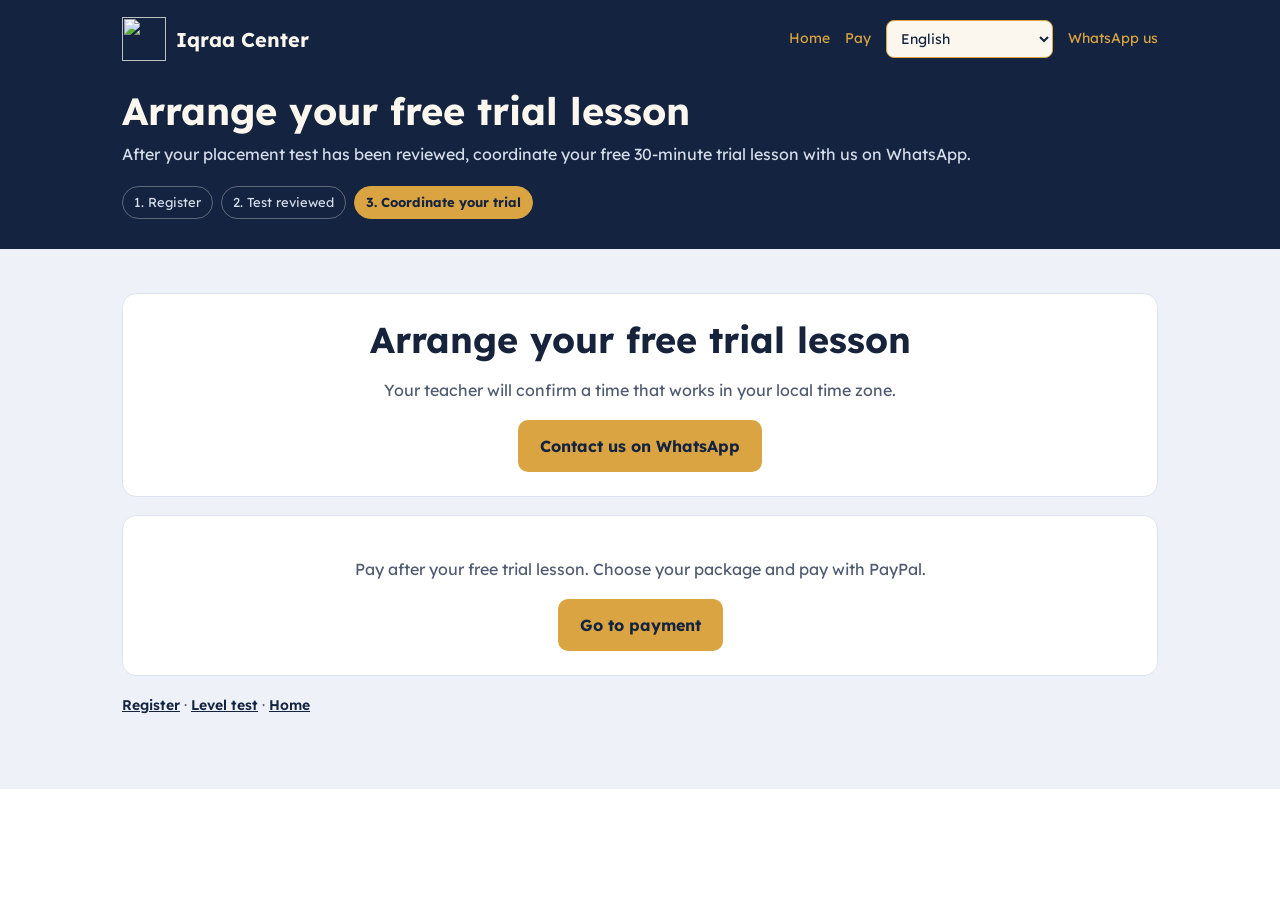
==== book.html @ fe14940f "Add files via upload" ====
<!doctype html>
<html lang="en" dir="ltr"><head><meta charset="utf-8"><meta name="viewport" content="width=device-width,initial-scale=1">
<title>Arrange your free trial lesson | Iqraa Center</title><link href="https://fonts.googleapis.com/css2?family=Amiri:wght@400;700&family=Lexend:wght@400;500;700&display=swap" rel="stylesheet"><link rel="icon" type="image/png" href="assets/favicon.png"><link rel="apple-touch-icon" href="assets/favicon.png"><link rel="stylesheet" href="site.css"></head>
<body><header><div class="wrap"><nav><a class="brand" href="index.html"><img src="assets/logo-icon.png" alt="" width="44" height="44"><span>Iqraa Center</span></a><div class="navlinks"><a class="small" href="index.html" data-i18n="navHome">Home</a><a class="small" href="pay.html" data-i18n="navPay">Pay</a><select class="language" id="language-select" aria-label="Choose language"></select><a class="small" data-config-link="whatsapp" href="https://wa.me/201551856659" data-i18n="navWhatsApp">WhatsApp us</a></div></nav>
<div class="page-head"><h1 data-i18n="bookTitle">Arrange your free trial lesson</h1><p data-i18n="bookText">After your placement test has been reviewed, coordinate your free 30-minute trial lesson with us on WhatsApp.</p><div class="steps-pills"><span data-i18n="bookStep1">1. Register</span><span data-i18n="bookStep2">2. Test reviewed</span><span class="on" data-i18n="bookStep3">3. Coordinate your trial</span></div></div></div></header>
<main class="form-main"><div class="wrap"><div class="panel center">
<h2 data-i18n="bookTitle">Arrange your free trial lesson</h2><p data-i18n="bookNote">Your teacher will confirm a time that works in your local time zone.</p>
<a class="btn gold" data-config-link="whatsapp" href="https://wa.me/201551856659" data-i18n="bookCTA">Contact us on WhatsApp</a>
</div>
<div class="panel center"><p data-i18n="payText">Pay after your free trial lesson. Choose your package and pay with PayPal.</p><a class="btn gold" href="pay.html" data-i18n="payCTA">Go to payment</a></div>
<p class="alt"><a href="register.html" data-i18n="navRegister">Register</a> · <a href="level-test.html" data-i18n="navTest">Level test</a> · <a href="index.html" data-i18n="navHome">Home</a></p>
</div></main><script src="site-config.js"></script><script src="site.js"></script><script src="i18n.js"></script></body></html>
---- site.css ----
/* Shared Iqraa Center styles */
:root{--navy:#14233F;--navy2:#1D3157;--gold:#D9A441;--paper:#FBF7EE;--ink:#17233A;--mute:#4F5B70;--line:#DDE3EE;--tint:#EEF2F8}
*{box-sizing:border-box}
html{scroll-behavior:smooth}
body{margin:0;font-family:Lexend,system-ui,Arial,sans-serif;color:var(--ink);background:#fff;line-height:1.65;font-size:16px}
a{color:inherit}
:focus-visible{outline:3px solid var(--gold);outline-offset:3px}
.wrap{max-width:1080px;margin:0 auto;padding:0 22px}
header{background:var(--navy);color:var(--paper)}
nav{display:flex;align-items:center;justify-content:space-between;gap:16px;padding:17px 0;flex-wrap:wrap}
.brand{display:flex;align-items:center;gap:10px;text-decoration:none;font-weight:700;font-size:20px;color:inherit}
.brand img{width:42px;height:42px;object-fit:contain}
nav .navlinks{display:flex;align-items:center;gap:15px;flex-wrap:wrap}
nav a.small{color:var(--gold);text-decoration:none;font-size:14px}
.language{background:var(--paper);color:var(--navy);border:1px solid var(--gold);padding:8px 10px;border-radius:8px;font:inherit;font-size:14px}
.btn{display:inline-block;padding:13px 22px;border-radius:10px;font-weight:700;text-decoration:none;font-size:16px;border:0;cursor:pointer}
.btn.gold{background:var(--gold);color:var(--navy)}
.btn.line{border:1px solid #FBF7EE80;color:var(--paper)}
.hero{display:grid;grid-template-columns:1.15fr .85fr;gap:32px;align-items:center;padding:42px 0 64px}
h1{font-size:clamp(32px,5vw,54px);line-height:1.14;margin:0 0 18px}
.hero p{font-size:18px;color:#D5DCEA;max-width:39em;margin:0 0 24px}
.cta{display:flex;gap:12px;flex-wrap:wrap}
.note{margin-top:12px;color:#BFC9DA;font-size:14px}
.letter{font-family:Amiri,serif;font-size:clamp(180px,27vw,320px);line-height:.9;color:var(--gold);text-align:center;direction:rtl;margin:0}
.say{text-align:center;color:#D5DCEA;font-size:14px}
section{padding:58px 0}
h2{font-size:clamp(25px,3.5vw,36px);line-height:1.2;margin:0 0 12px}
h3{line-height:1.25}
.lead{color:var(--mute);max-width:48em;margin:0 0 28px}
.steps{list-style:none;padding:0;margin:25px 0 0;display:grid;grid-template-columns:repeat(4,1fr);gap:18px}
.steps li{border-top:3px solid var(--gold);padding:15px 10px 0 0}
.steps b{display:block;margin-bottom:5px}
.steps span{color:var(--mute);font-size:14px}
.goals{background:var(--tint)}
.goal-list{display:grid;grid-template-columns:repeat(3,1fr);gap:24px}
.goal-list>div{background:#fff;border:1px solid var(--line);border-radius:14px;padding:22px}
.goal-list h3{margin:0 0 8px;font-size:19px}
.goal-list p{margin:0;color:var(--mute)}
.ar{font-family:Amiri,serif;font-size:31px;color:var(--navy);direction:rtl}
.price-grid{display:grid;grid-template-columns:1fr 1fr;gap:24px}
table{width:100%;border-collapse:collapse;font-size:15px}
caption{text-align:start;font-weight:700;font-size:18px;padding:0 0 10px}
th,td{padding:11px 9px;border-bottom:1px solid var(--line);text-align:start}
td:last-child,th:last-child{text-align:end;font-weight:700}
.fine{color:var(--mute);font-size:14px;margin-top:18px}
.teacher{background:var(--navy);color:var(--paper)}
.teacher p,.teacher ul{color:#D5DCEA;max-width:48em}
.faq details{border-bottom:1px solid var(--line);padding:15px 0}
.faq summary{cursor:pointer;font-weight:600;font-size:17px}
.faq details p{margin:8px 0 0;color:var(--mute)}
.final{background:var(--gold);color:var(--navy);text-align:center}
.final p{max-width:40em;margin:0 auto 22px}
.final .btn{background:var(--navy);color:var(--paper)}
footer{background:var(--navy);color:#D5DCEA;padding:27px 0;font-size:14px}
footer a{color:var(--gold)}
.footer-grid{display:flex;justify-content:space-between;gap:18px;flex-wrap:wrap}
.socials{margin-top:8px}
.socials a{margin-inline-end:10px}
.vrow{display:grid;grid-template-columns:repeat(3,1fr);gap:18px;margin-top:18px}
.video-card{border:1px solid var(--line);border-radius:12px;overflow:hidden;background:#fff}
.video-card>a{display:block;position:relative}
.video-card img{width:100%;display:block;aspect-ratio:16/9;object-fit:cover}
.video-card .play{position:absolute;inset:0;display:grid;place-items:center;color:white;font-size:36px;text-shadow:0 1px 8px #000}
.video-card h3{font-size:15px;padding:0 14px 10px}
.video-empty{padding:22px;background:var(--tint);border-radius:12px;color:var(--mute);font-size:14px}
.form-main{background:var(--tint);min-height:60vh;padding:26px 0 50px}
.page-head{padding:12px 0 30px}
.page-head h1{font-size:clamp(27px,4.5vw,38px);margin-bottom:8px}
.page-head p{color:#D5DCEA;margin:0}
.steps-pills{display:flex;gap:8px;flex-wrap:wrap;margin-top:18px;font-size:13px}
.steps-pills span{padding:5px 11px;border:1px solid #FBF7EE55;border-radius:99px;color:#D5DCEA}
.steps-pills .on{background:var(--gold);color:var(--navy);border-color:var(--gold);font-weight:700}
iframe.form-frame{width:100%;height:1500px;border:0;background:#fff;border-radius:12px;box-shadow:0 6px 25px #14233F12}
.alt{font-size:14px;color:var(--mute);margin:14px 0}
.alt a{font-weight:600;color:var(--navy)}
.panel{background:#fff;border:1px solid var(--line);border-radius:14px;padding:24px;margin:18px 0}
.panel p{color:var(--mute)}
.center{text-align:center}
@media(max-width:820px){.hero{grid-template-columns:1fr;padding:34px 0 45px}.letter{font-size:180px}.steps{grid-template-columns:1fr 1fr}.goal-list,.price-grid{grid-template-columns:1fr}.vrow{grid-template-columns:1fr 1fr}}
@media(max-width:520px){body{font-size:15px}.wrap{padding:0 16px}nav .navlinks{width:100%;gap:10px}.steps{grid-template-columns:1fr}.vrow{grid-template-columns:1fr}.btn{width:100%;text-align:center}.letter{font-size:150px}.brand{font-size:18px}}
@media(prefers-reduced-motion:reduce){html{scroll-behavior:auto}}
[dir=rtl] body{text-align:right}
[dir=rtl] .steps li{padding:15px 0 0 10px}
[dir=rtl] ul{padding-right:22px;padding-left:0}

.brand img{width:44px;height:44px}
.logo-card{background:#fff;border-radius:22px;padding:18px;max-width:360px;margin:0 auto;box-shadow:0 10px 40px #0004}
.logo-card img{width:100%;height:auto;display:block}
.vrow.shorts{grid-template-columns:repeat(4,1fr)}
.video-card.short img{aspect-ratio:9/14}
.pay-grid{display:grid;grid-template-columns:repeat(4,1fr);gap:14px;margin:14px 0 30px}
.pay-card{background:#fff;border:1px solid var(--line);border-radius:14px;padding:18px;text-align:center}
.pay-card b{display:block}.pay-card .price{display:block;font-size:30px;font-weight:700;color:var(--navy);margin:4px 0 12px}
.pay-card .btn{width:100%;text-align:center;font-size:14px;padding:11px 8px}
.pay-grid.two{grid-template-columns:repeat(2,minmax(0,300px))}
@media(max-width:820px){.vrow.shorts,.pay-grid{grid-template-columns:1fr 1fr}.pay-grid.two{grid-template-columns:1fr 1fr}}
@media(max-width:520px){.pay-grid,.pay-grid.two,.vrow.shorts{grid-template-columns:1fr}}

.pl-card{display:block;text-decoration:none;color:inherit;background:var(--tint);border:1px solid var(--line);border-radius:12px;padding:18px}
.pl-card b{display:block;margin:6px 0}.pl-card small{color:var(--mute)}
.pl-n{display:inline-grid;place-items:center;min-width:34px;height:34px;border-radius:50%;background:var(--navy);color:var(--gold);font-weight:700}
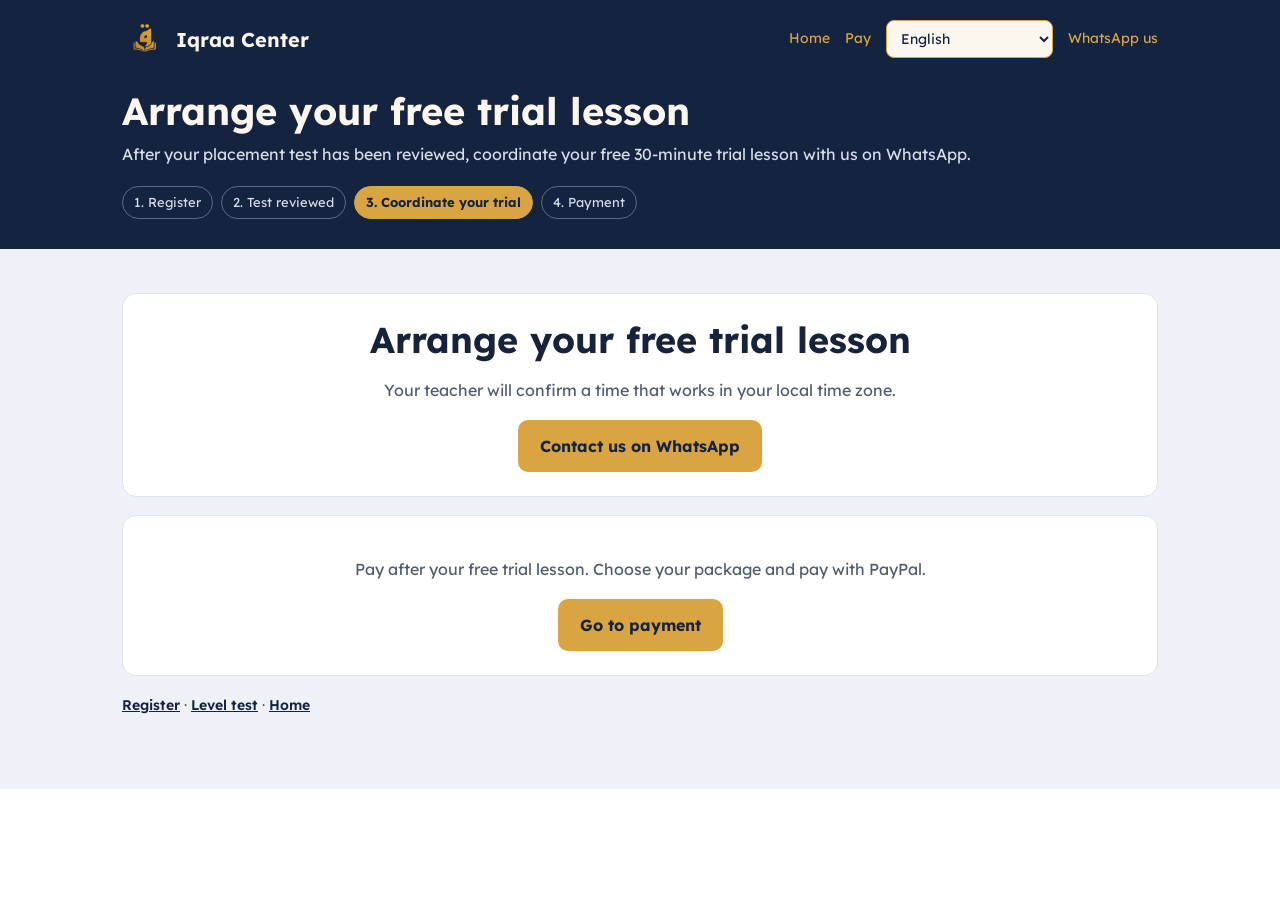
==== commit 2c75ffd4: "Add files via upload" ====
--- a/book.html
+++ b/book.html
@@ -2,7 +2,7 @@
 <html lang="en" dir="ltr"><head><meta charset="utf-8"><meta name="viewport" content="width=device-width,initial-scale=1">
 <title>Arrange your free trial lesson | Iqraa Center</title><link href="https://fonts.googleapis.com/css2?family=Amiri:wght@400;700&family=Lexend:wght@400;500;700&display=swap" rel="stylesheet"><link rel="icon" type="image/png" href="assets/favicon.png"><link rel="apple-touch-icon" href="assets/favicon.png"><link rel="stylesheet" href="site.css"></head>
 <body><header><div class="wrap"><nav><a class="brand" href="index.html"><img src="assets/logo-icon.png" alt="" width="44" height="44"><span>Iqraa Center</span></a><div class="navlinks"><a class="small" href="index.html" data-i18n="navHome">Home</a><a class="small" href="pay.html" data-i18n="navPay">Pay</a><select class="language" id="language-select" aria-label="Choose language"></select><a class="small" data-config-link="whatsapp" href="https://wa.me/201551856659" data-i18n="navWhatsApp">WhatsApp us</a></div></nav>
-<div class="page-head"><h1 data-i18n="bookTitle">Arrange your free trial lesson</h1><p data-i18n="bookText">After your placement test has been reviewed, coordinate your free 30-minute trial lesson with us on WhatsApp.</p><div class="steps-pills"><span data-i18n="bookStep1">1. Register</span><span data-i18n="bookStep2">2. Test reviewed</span><span class="on" data-i18n="bookStep3">3. Coordinate your trial</span></div></div></div></header>
+<div class="page-head"><h1 data-i18n="bookTitle">Arrange your free trial lesson</h1><p data-i18n="bookText">After your placement test has been reviewed, coordinate your free 30-minute trial lesson with us on WhatsApp.</p><div class="steps-pills"><a href="register.html" data-i18n="bookStep1">1. Register</a><a href="level-test.html" data-i18n="bookStep2">2. Test reviewed</a><a href="book.html" class="on" aria-current="step" data-i18n="bookStep3">3. Coordinate your trial</a><a href="pay.html" data-i18n="stepPay">4. Payment</a></div></div></div></header>
 <main class="form-main"><div class="wrap"><div class="panel center">
 <h2 data-i18n="bookTitle">Arrange your free trial lesson</h2><p data-i18n="bookNote">Your teacher will confirm a time that works in your local time zone.</p>
 <a class="btn gold" data-config-link="whatsapp" href="https://wa.me/201551856659" data-i18n="bookCTA">Contact us on WhatsApp</a>
--- a/site.css
+++ b/site.css
@@ -99,3 +99,10 @@
 .pl-card{display:block;text-decoration:none;color:inherit;background:var(--tint);border:1px solid var(--line);border-radius:12px;padding:18px}
 .pl-card b{display:block;margin:6px 0}.pl-card small{color:var(--mute)}
 .pl-n{display:inline-grid;place-items:center;min-width:34px;height:34px;border-radius:50%;background:var(--navy);color:var(--gold);font-weight:700}
+
+.steps-pills a{padding:5px 11px;border:1px solid #FBF7EE55;border-radius:99px;color:#D5DCEA;text-decoration:none}
+.steps-pills a:hover{border-color:var(--gold);color:#fff}
+.steps-pills a.on{background:var(--gold);color:var(--navy);border-color:var(--gold);font-weight:700}
+.auto-banner{position:fixed;left:12px;right:12px;bottom:12px;z-index:50;background:var(--navy);color:var(--paper);border:2px solid var(--gold);border-radius:14px;padding:14px 18px;display:flex;align-items:center;gap:14px;flex-wrap:wrap;justify-content:center;box-shadow:0 8px 30px #0006}
+.auto-banner[hidden]{display:none}
+.auto-banner .btn{padding:9px 16px;font-size:14px;width:auto}
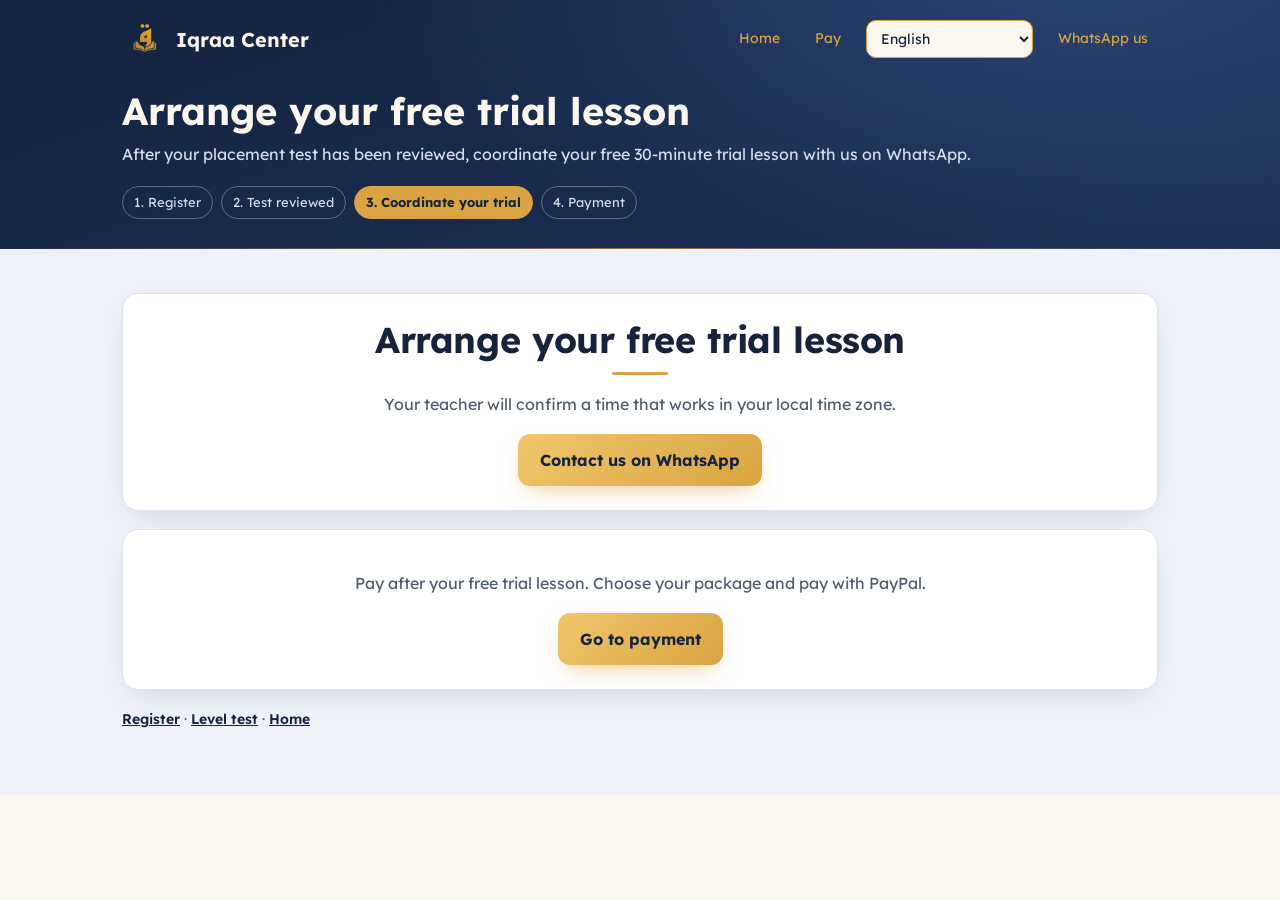
==== commit 8c1ac708: "Add files via upload" ====
--- a/book.html
+++ b/book.html
@@ -1,6 +1,6 @@
 <!doctype html>
 <html lang="en" dir="ltr"><head><meta charset="utf-8"><meta name="viewport" content="width=device-width,initial-scale=1">
-<title>Arrange your free trial lesson | Iqraa Center</title><link href="https://fonts.googleapis.com/css2?family=Amiri:wght@400;700&family=Lexend:wght@400;500;700&display=swap" rel="stylesheet"><link rel="icon" type="image/png" href="assets/favicon.png"><link rel="apple-touch-icon" href="assets/favicon.png"><link rel="stylesheet" href="site.css"></head>
+<title>Arrange your free trial lesson | Iqraa Center</title><link href="https://fonts.googleapis.com/css2?family=Amiri:wght@400;700&family=Tajawal:wght@400;500;700&family=Lexend:wght@400;500;700&display=swap" rel="stylesheet"><link rel="icon" type="image/png" href="assets/favicon.png"><link rel="apple-touch-icon" href="assets/favicon.png"><link rel="stylesheet" href="site.css"></head>
 <body><header><div class="wrap"><nav><a class="brand" href="index.html"><img src="assets/logo-icon.png" alt="" width="44" height="44"><span>Iqraa Center</span></a><div class="navlinks"><a class="small" href="index.html" data-i18n="navHome">Home</a><a class="small" href="pay.html" data-i18n="navPay">Pay</a><select class="language" id="language-select" aria-label="Choose language"></select><a class="small" data-config-link="whatsapp" href="https://wa.me/201551856659" data-i18n="navWhatsApp">WhatsApp us</a></div></nav>
 <div class="page-head"><h1 data-i18n="bookTitle">Arrange your free trial lesson</h1><p data-i18n="bookText">After your placement test has been reviewed, coordinate your free 30-minute trial lesson with us on WhatsApp.</p><div class="steps-pills"><a href="register.html" data-i18n="bookStep1">1. Register</a><a href="level-test.html" data-i18n="bookStep2">2. Test reviewed</a><a href="book.html" class="on" aria-current="step" data-i18n="bookStep3">3. Coordinate your trial</a><a href="pay.html" data-i18n="stepPay">4. Payment</a></div></div></div></header>
 <main class="form-main"><div class="wrap"><div class="panel center">
--- a/site.css
+++ b/site.css
@@ -106,3 +106,52 @@
 .auto-banner{position:fixed;left:12px;right:12px;bottom:12px;z-index:50;background:var(--navy);color:var(--paper);border:2px solid var(--gold);border-radius:14px;padding:14px 18px;display:flex;align-items:center;gap:14px;flex-wrap:wrap;justify-content:center;box-shadow:0 8px 30px #0006}
 .auto-banner[hidden]{display:none}
 .auto-banner .btn{padding:9px 16px;font-size:14px;width:auto}
+
+/* ===== Visual refresh v2 ===== */
+:root{--gold2:#F0C66B;--shadow:0 10px 30px -12px #14233F33;--shadow-lg:0 24px 60px -20px #14233F55;--r:16px}
+body{background:var(--paper);-webkit-font-smoothing:antialiased}
+[lang=ar] body,[dir=rtl] body{font-family:"Tajawal",Lexend,system-ui,sans-serif}
+header{background:radial-gradient(1200px 500px at 85% -10%,#2A4372 0%,transparent 60%),linear-gradient(160deg,var(--navy) 0%,var(--navy2) 100%);position:relative;overflow:hidden}
+header::after{content:"";position:absolute;inset:auto 0 0 0;height:1px;background:linear-gradient(90deg,transparent,var(--gold),transparent);opacity:.6}
+nav{position:relative;z-index:2}
+nav a.small{padding:6px 10px;border-radius:8px;transition:background .2s,color .2s}
+nav a.small:hover{background:#ffffff14;color:var(--gold2)}
+.btn{border-radius:12px;transition:transform .2s,box-shadow .2s,background .2s}
+.btn:hover{transform:translateY(-2px)}
+.btn.gold{background:linear-gradient(135deg,var(--gold2),var(--gold));box-shadow:0 10px 24px -10px #D9A441AA}
+.btn.gold:hover{box-shadow:0 16px 30px -10px #D9A441CC}
+.btn.line:hover{background:#ffffff12;border-color:var(--gold)}
+.hero h1{letter-spacing:-.02em}
+.letter{text-shadow:0 0 60px #D9A44155;animation:floaty 6s ease-in-out infinite}
+@keyframes floaty{50%{transform:translateY(-10px)}}
+.logo-card{border-radius:28px;box-shadow:var(--shadow-lg);border:1px solid #D9A44166}
+section{padding:80px 0}
+h2{letter-spacing:-.01em;position:relative;padding-bottom:14px}
+h2::after{content:"";position:absolute;bottom:0;inset-inline-start:0;width:56px;height:3px;border-radius:3px;background:var(--gold)}
+.final h2::after,.center h2::after{inset-inline-start:50%;transform:translateX(-50%)}
+[dir=rtl] .final h2::after,[dir=rtl] .center h2::after{transform:translateX(50%)}
+.steps li{background:#fff;border:1px solid var(--line);border-top:3px solid var(--gold);border-radius:var(--r);padding:20px!important;box-shadow:var(--shadow);transition:transform .25s}
+.steps li:hover{transform:translateY(-4px)}
+.goals{background:linear-gradient(180deg,var(--tint),var(--paper))}
+.goal-list>div,.panel,.pay-card,.video-card,.pl-card{border-radius:var(--r);box-shadow:var(--shadow);transition:transform .25s,box-shadow .25s}
+.goal-list>div:hover,.pay-card:hover,.video-card:hover,.pl-card:hover{transform:translateY(-4px);box-shadow:var(--shadow-lg)}
+.price-grid table{background:#fff;border-radius:var(--r);overflow:hidden;box-shadow:var(--shadow)}
+.price-grid caption{padding:0 4px 12px}
+th{background:var(--navy);color:var(--paper);font-weight:600}
+tbody tr:nth-child(even) td{background:#FAFBFD}
+td:last-child{color:var(--navy)}
+.teacher{background:linear-gradient(160deg,var(--navy),var(--navy2))}
+.faq details{background:#fff;border:1px solid var(--line);border-radius:12px;padding:16px 20px;margin-bottom:10px}
+.faq details[open]{border-color:var(--gold);box-shadow:var(--shadow)}
+.faq summary{list-style:none;display:flex;justify-content:space-between;gap:12px}
+.faq summary::-webkit-details-marker{display:none}
+.faq summary::after{content:"+";color:var(--gold);font-size:22px;line-height:1;transition:transform .2s}
+.faq details[open] summary::after{transform:rotate(45deg)}
+.final{background:linear-gradient(135deg,var(--gold2),var(--gold))}
+.video-card .play{background:linear-gradient(transparent,#0006)}
+.pay-card .price{color:var(--gold);font-size:34px}
+iframe.form-frame{border-radius:var(--r);box-shadow:var(--shadow-lg)}
+footer{background:#0F1B31;padding:36px 0}
+.language{border-radius:10px;cursor:pointer}
+@media(max-width:820px){section{padding:56px 0}}
+@media(prefers-reduced-motion:reduce){*{animation:none!important;transition:none!important}}
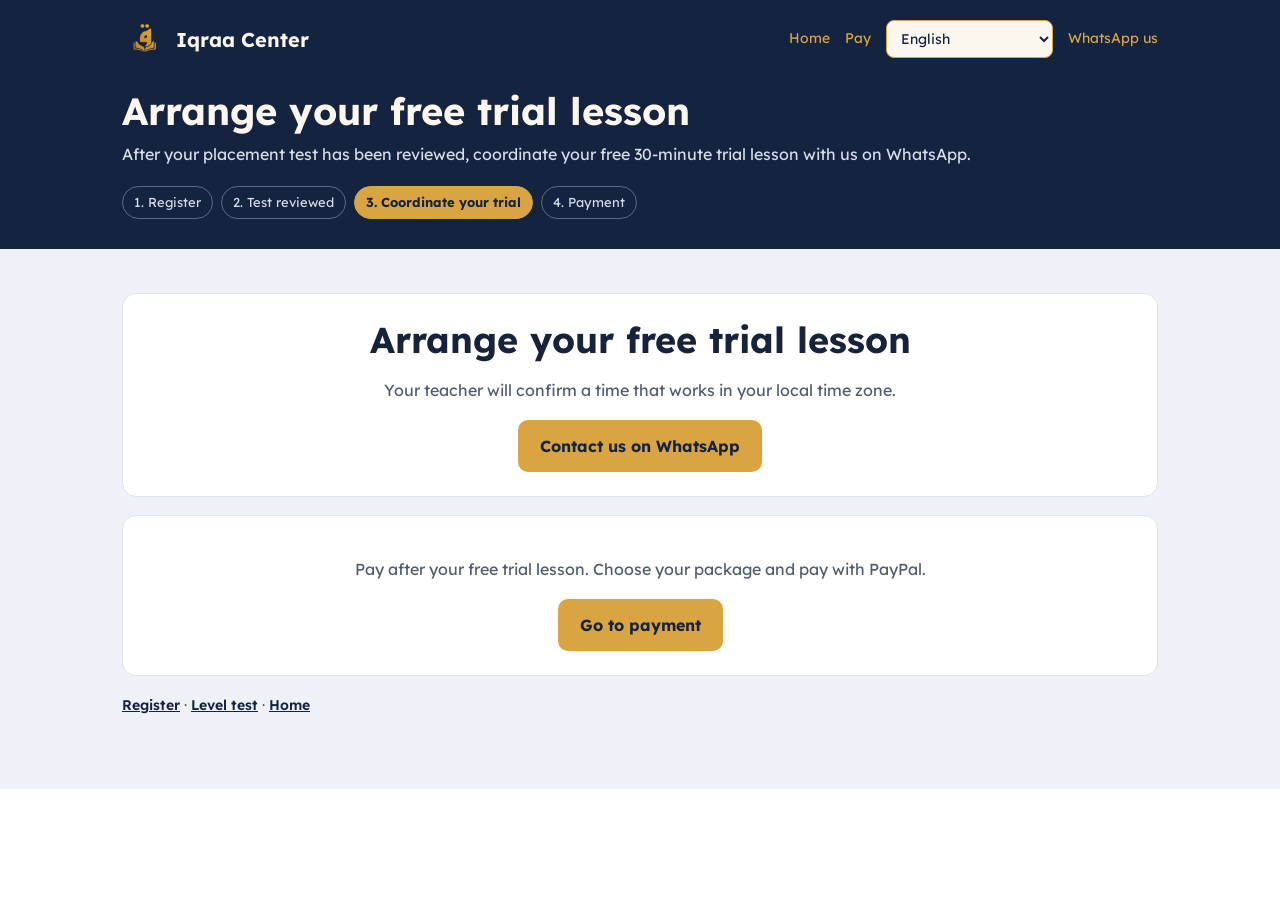
==== commit bc24c3fe: "Add files via upload" ====
--- a/book.html
+++ b/book.html
@@ -1,6 +1,6 @@
 <!doctype html>
 <html lang="en" dir="ltr"><head><meta charset="utf-8"><meta name="viewport" content="width=device-width,initial-scale=1">
-<title>Arrange your free trial lesson | Iqraa Center</title><link href="https://fonts.googleapis.com/css2?family=Amiri:wght@400;700&family=Tajawal:wght@400;500;700&family=Lexend:wght@400;500;700&display=swap" rel="stylesheet"><link rel="icon" type="image/png" href="assets/favicon.png"><link rel="apple-touch-icon" href="assets/favicon.png"><link rel="stylesheet" href="site.css"></head>
+<title>Arrange your free trial lesson | Iqraa Center</title><link href="https://fonts.googleapis.com/css2?family=Amiri:wght@400;700&family=Lexend:wght@400;500;700&display=swap" rel="stylesheet"><link rel="icon" type="image/png" href="assets/favicon.png"><link rel="apple-touch-icon" href="assets/favicon.png"><link rel="stylesheet" href="site.css"></head>
 <body><header><div class="wrap"><nav><a class="brand" href="index.html"><img src="assets/logo-icon.png" alt="" width="44" height="44"><span>Iqraa Center</span></a><div class="navlinks"><a class="small" href="index.html" data-i18n="navHome">Home</a><a class="small" href="pay.html" data-i18n="navPay">Pay</a><select class="language" id="language-select" aria-label="Choose language"></select><a class="small" data-config-link="whatsapp" href="https://wa.me/201551856659" data-i18n="navWhatsApp">WhatsApp us</a></div></nav>
 <div class="page-head"><h1 data-i18n="bookTitle">Arrange your free trial lesson</h1><p data-i18n="bookText">After your placement test has been reviewed, coordinate your free 30-minute trial lesson with us on WhatsApp.</p><div class="steps-pills"><a href="register.html" data-i18n="bookStep1">1. Register</a><a href="level-test.html" data-i18n="bookStep2">2. Test reviewed</a><a href="book.html" class="on" aria-current="step" data-i18n="bookStep3">3. Coordinate your trial</a><a href="pay.html" data-i18n="stepPay">4. Payment</a></div></div></div></header>
 <main class="form-main"><div class="wrap"><div class="panel center">
--- a/site.css
+++ b/site.css
@@ -107,51 +107,7 @@
 .auto-banner[hidden]{display:none}
 .auto-banner .btn{padding:9px 16px;font-size:14px;width:auto}
 
-/* ===== Visual refresh v2 ===== */
-:root{--gold2:#F0C66B;--shadow:0 10px 30px -12px #14233F33;--shadow-lg:0 24px 60px -20px #14233F55;--r:16px}
-body{background:var(--paper);-webkit-font-smoothing:antialiased}
-[lang=ar] body,[dir=rtl] body{font-family:"Tajawal",Lexend,system-ui,sans-serif}
-header{background:radial-gradient(1200px 500px at 85% -10%,#2A4372 0%,transparent 60%),linear-gradient(160deg,var(--navy) 0%,var(--navy2) 100%);position:relative;overflow:hidden}
-header::after{content:"";position:absolute;inset:auto 0 0 0;height:1px;background:linear-gradient(90deg,transparent,var(--gold),transparent);opacity:.6}
-nav{position:relative;z-index:2}
-nav a.small{padding:6px 10px;border-radius:8px;transition:background .2s,color .2s}
-nav a.small:hover{background:#ffffff14;color:var(--gold2)}
-.btn{border-radius:12px;transition:transform .2s,box-shadow .2s,background .2s}
-.btn:hover{transform:translateY(-2px)}
-.btn.gold{background:linear-gradient(135deg,var(--gold2),var(--gold));box-shadow:0 10px 24px -10px #D9A441AA}
-.btn.gold:hover{box-shadow:0 16px 30px -10px #D9A441CC}
-.btn.line:hover{background:#ffffff12;border-color:var(--gold)}
-.hero h1{letter-spacing:-.02em}
-.letter{text-shadow:0 0 60px #D9A44155;animation:floaty 6s ease-in-out infinite}
-@keyframes floaty{50%{transform:translateY(-10px)}}
-.logo-card{border-radius:28px;box-shadow:var(--shadow-lg);border:1px solid #D9A44166}
-section{padding:80px 0}
-h2{letter-spacing:-.01em;position:relative;padding-bottom:14px}
-h2::after{content:"";position:absolute;bottom:0;inset-inline-start:0;width:56px;height:3px;border-radius:3px;background:var(--gold)}
-.final h2::after,.center h2::after{inset-inline-start:50%;transform:translateX(-50%)}
-[dir=rtl] .final h2::after,[dir=rtl] .center h2::after{transform:translateX(50%)}
-.steps li{background:#fff;border:1px solid var(--line);border-top:3px solid var(--gold);border-radius:var(--r);padding:20px!important;box-shadow:var(--shadow);transition:transform .25s}
-.steps li:hover{transform:translateY(-4px)}
-.goals{background:linear-gradient(180deg,var(--tint),var(--paper))}
-.goal-list>div,.panel,.pay-card,.video-card,.pl-card{border-radius:var(--r);box-shadow:var(--shadow);transition:transform .25s,box-shadow .25s}
-.goal-list>div:hover,.pay-card:hover,.video-card:hover,.pl-card:hover{transform:translateY(-4px);box-shadow:var(--shadow-lg)}
-.price-grid table{background:#fff;border-radius:var(--r);overflow:hidden;box-shadow:var(--shadow)}
-.price-grid caption{padding:0 4px 12px}
-th{background:var(--navy);color:var(--paper);font-weight:600}
-tbody tr:nth-child(even) td{background:#FAFBFD}
-td:last-child{color:var(--navy)}
-.teacher{background:linear-gradient(160deg,var(--navy),var(--navy2))}
-.faq details{background:#fff;border:1px solid var(--line);border-radius:12px;padding:16px 20px;margin-bottom:10px}
-.faq details[open]{border-color:var(--gold);box-shadow:var(--shadow)}
-.faq summary{list-style:none;display:flex;justify-content:space-between;gap:12px}
-.faq summary::-webkit-details-marker{display:none}
-.faq summary::after{content:"+";color:var(--gold);font-size:22px;line-height:1;transition:transform .2s}
-.faq details[open] summary::after{transform:rotate(45deg)}
-.final{background:linear-gradient(135deg,var(--gold2),var(--gold))}
-.video-card .play{background:linear-gradient(transparent,#0006)}
-.pay-card .price{color:var(--gold);font-size:34px}
-iframe.form-frame{border-radius:var(--r);box-shadow:var(--shadow-lg)}
-footer{background:#0F1B31;padding:36px 0}
-.language{border-radius:10px;cursor:pointer}
-@media(max-width:820px){section{padding:56px 0}}
-@media(prefers-reduced-motion:reduce){*{animation:none!important;transition:none!important}}
+.pl-frame{aspect-ratio:16/9;background:#14233F}
+.pl-frame iframe{width:100%;height:100%;border:0;display:block}
+.pl-meta{margin:0;padding:0 14px 14px;font-size:14px;color:var(--mute)}
+.pl-meta a{font-weight:600;color:var(--navy)}
